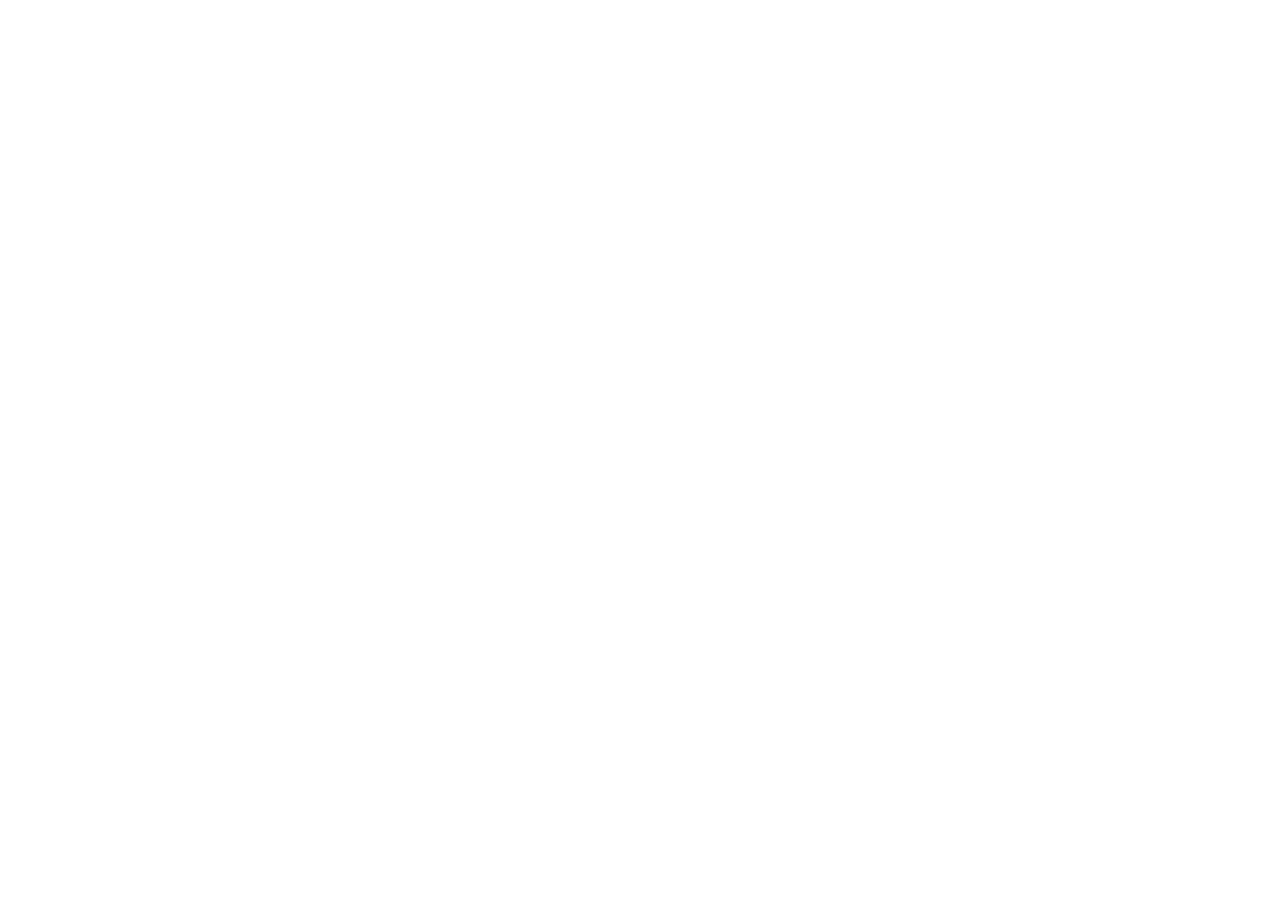
==== index.html @ 49be572d "first commit" ====
<!DOCTYPE html>
<html lang="en">
<head>
    <meta charset="UTF-8">
    <meta http-equiv="X-UA-Compatible" content="IE=edge">
    <meta name="viewport" content="width=device-width, initial-scale=1.0">
    <title>STARTER - Toybox Homepage</title>
</head>
<body>
    
</body>
</html>
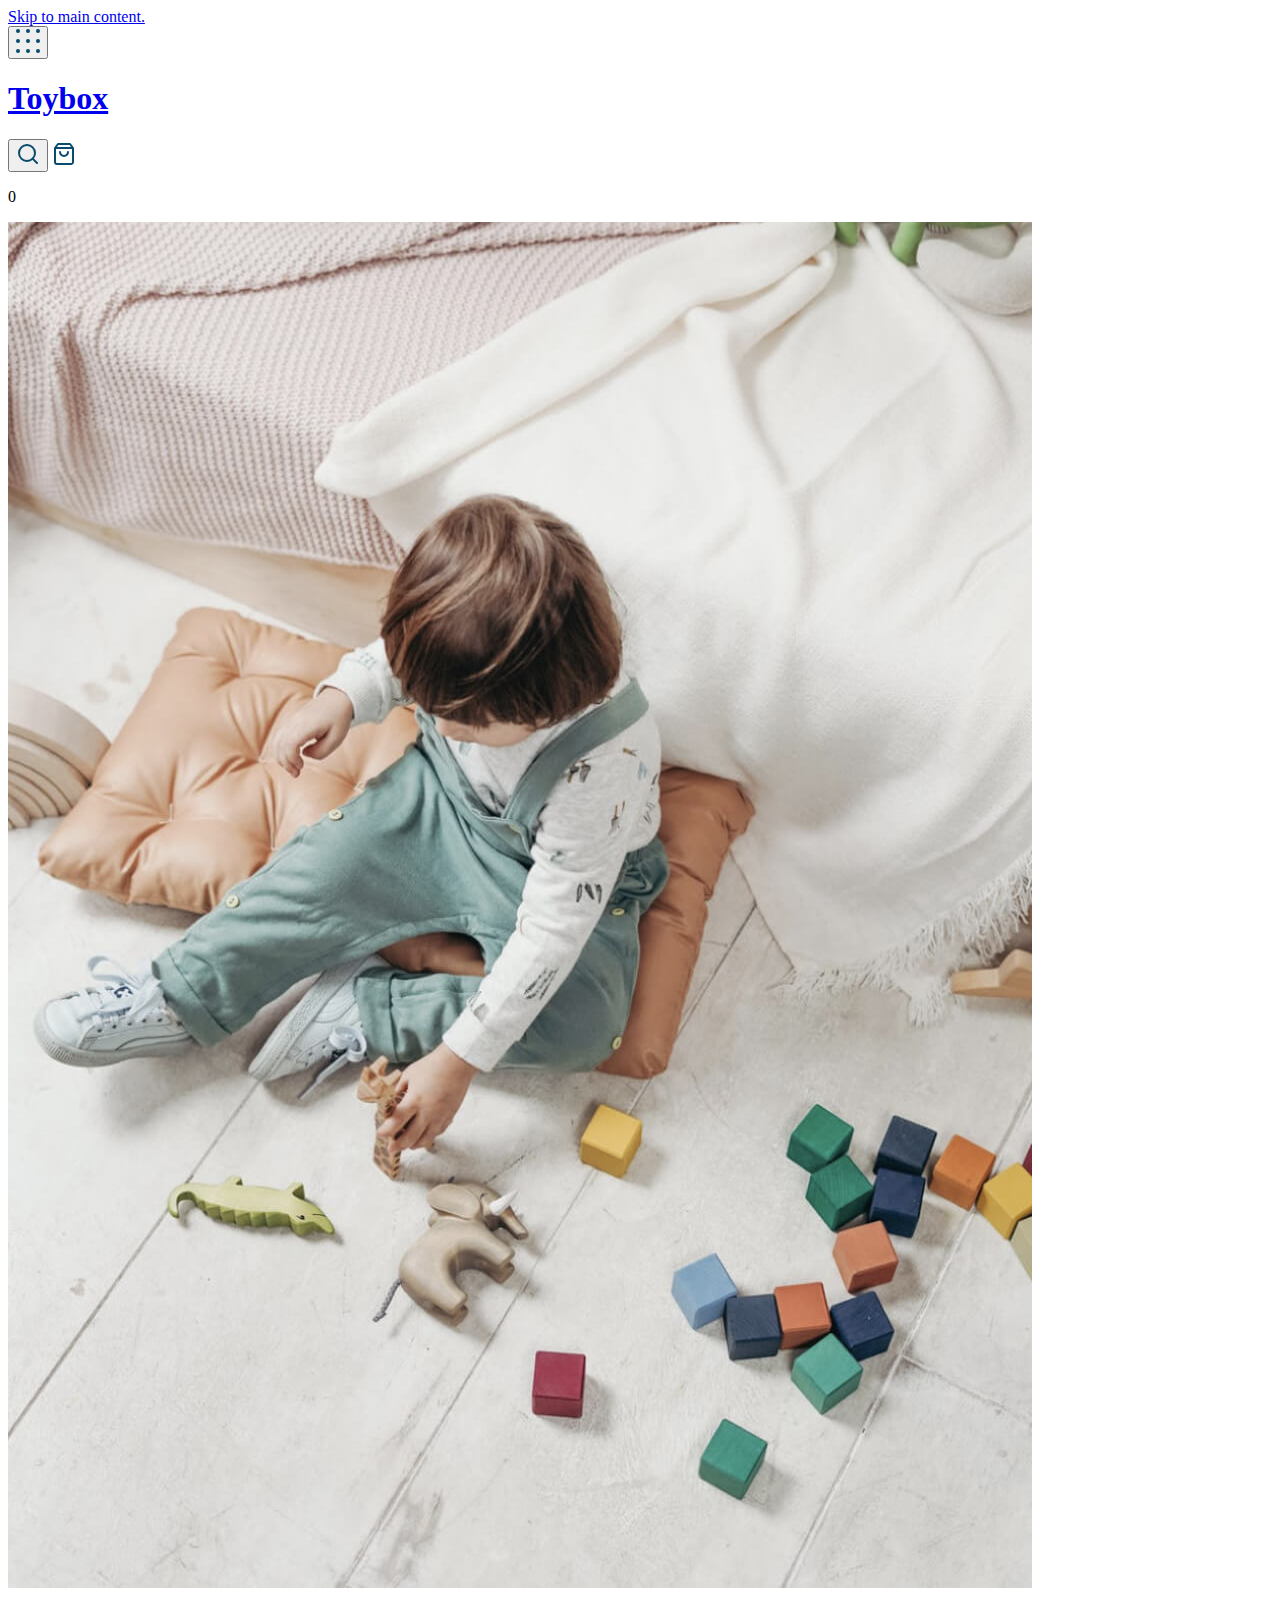
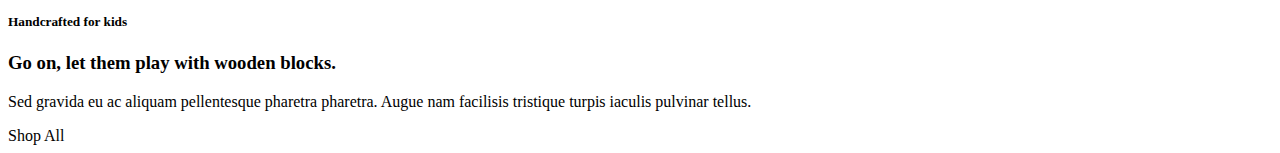
==== commit 8835761b: "building out HTML" ====
--- a/index.html
+++ b/index.html
@@ -7,6 +7,54 @@
     <title>STARTER - Toybox Homepage</title>
 </head>
 <body>
+
+	<a href="#mainContent" class="skip-link">Skip to main content.</a>
+
+	<nav class="navBar">
+		<div class="wrapper">
+
+			<button class="menuIcon">
+				<img src="./assets/menu-button.svg" alt="open slide-out navigation" class="menuIcon">
+			</button>
+
+			<a href="#" class="logo">
+				<h1>Toybox</h1>
+			</a>
+
+			<div class="searchCart">
+				<button class="menuIcon">
+					<img src="./assets/search.svg" alt="search icon" class="searchIcon">
+				</button>
+
+				<a href="#" class="bag">
+					<img src="./assets/shop-bag.svg" alt="shopping bag icon" class="bagIcon">
+				</a>
+
+				<div class="counter">
+					<p class="smallCopy">0</p>
+				</div> <!-- .counter END -->
+			</div> <!-- .searchCart END -->
+
+		</div> <!-- .wrapper END -->
+	</nav> <!-- .navBar END -->
     
+	<header>
+
+		<div class="headerImgContainer wrapper">
+			<img src="./assets/header-image.jpg" alt="A child in overalls playing with colourful wooden blocks on the floor">
+		</div>
+
+		<div class="headerContent wrapper">
+			<div class="contentContainer">
+				<h5>Handcrafted for kids</h5>
+				<h3>Go on, let them play with wooden blocks.</h3>
+				<p>Sed gravida eu ac aliquam pellentesque pharetra pharetra. Augue nam facilisis tristique turpis iaculis pulvinar
+					tellus.</p>
+				<a class="button">Shop All</a>
+			</div>
+		</div>
+		
+	</header>
+
 </body>
 </html>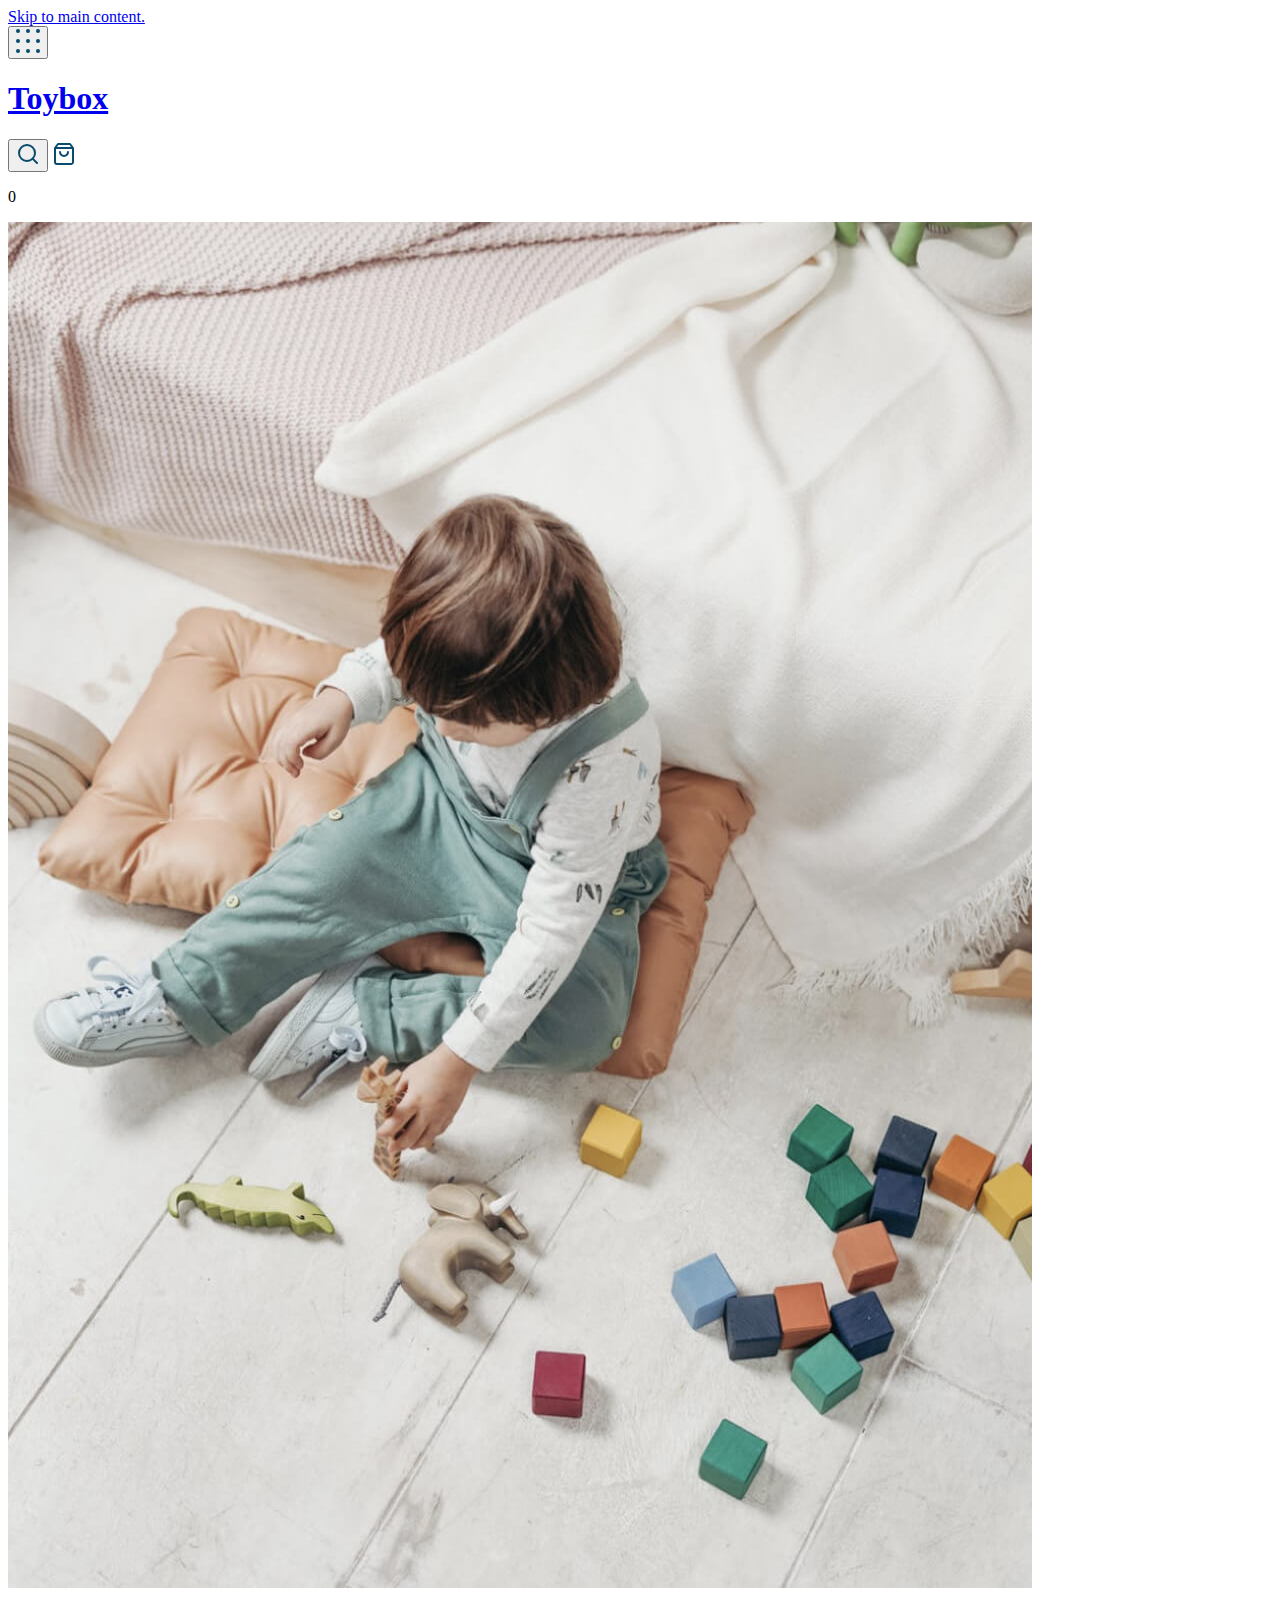
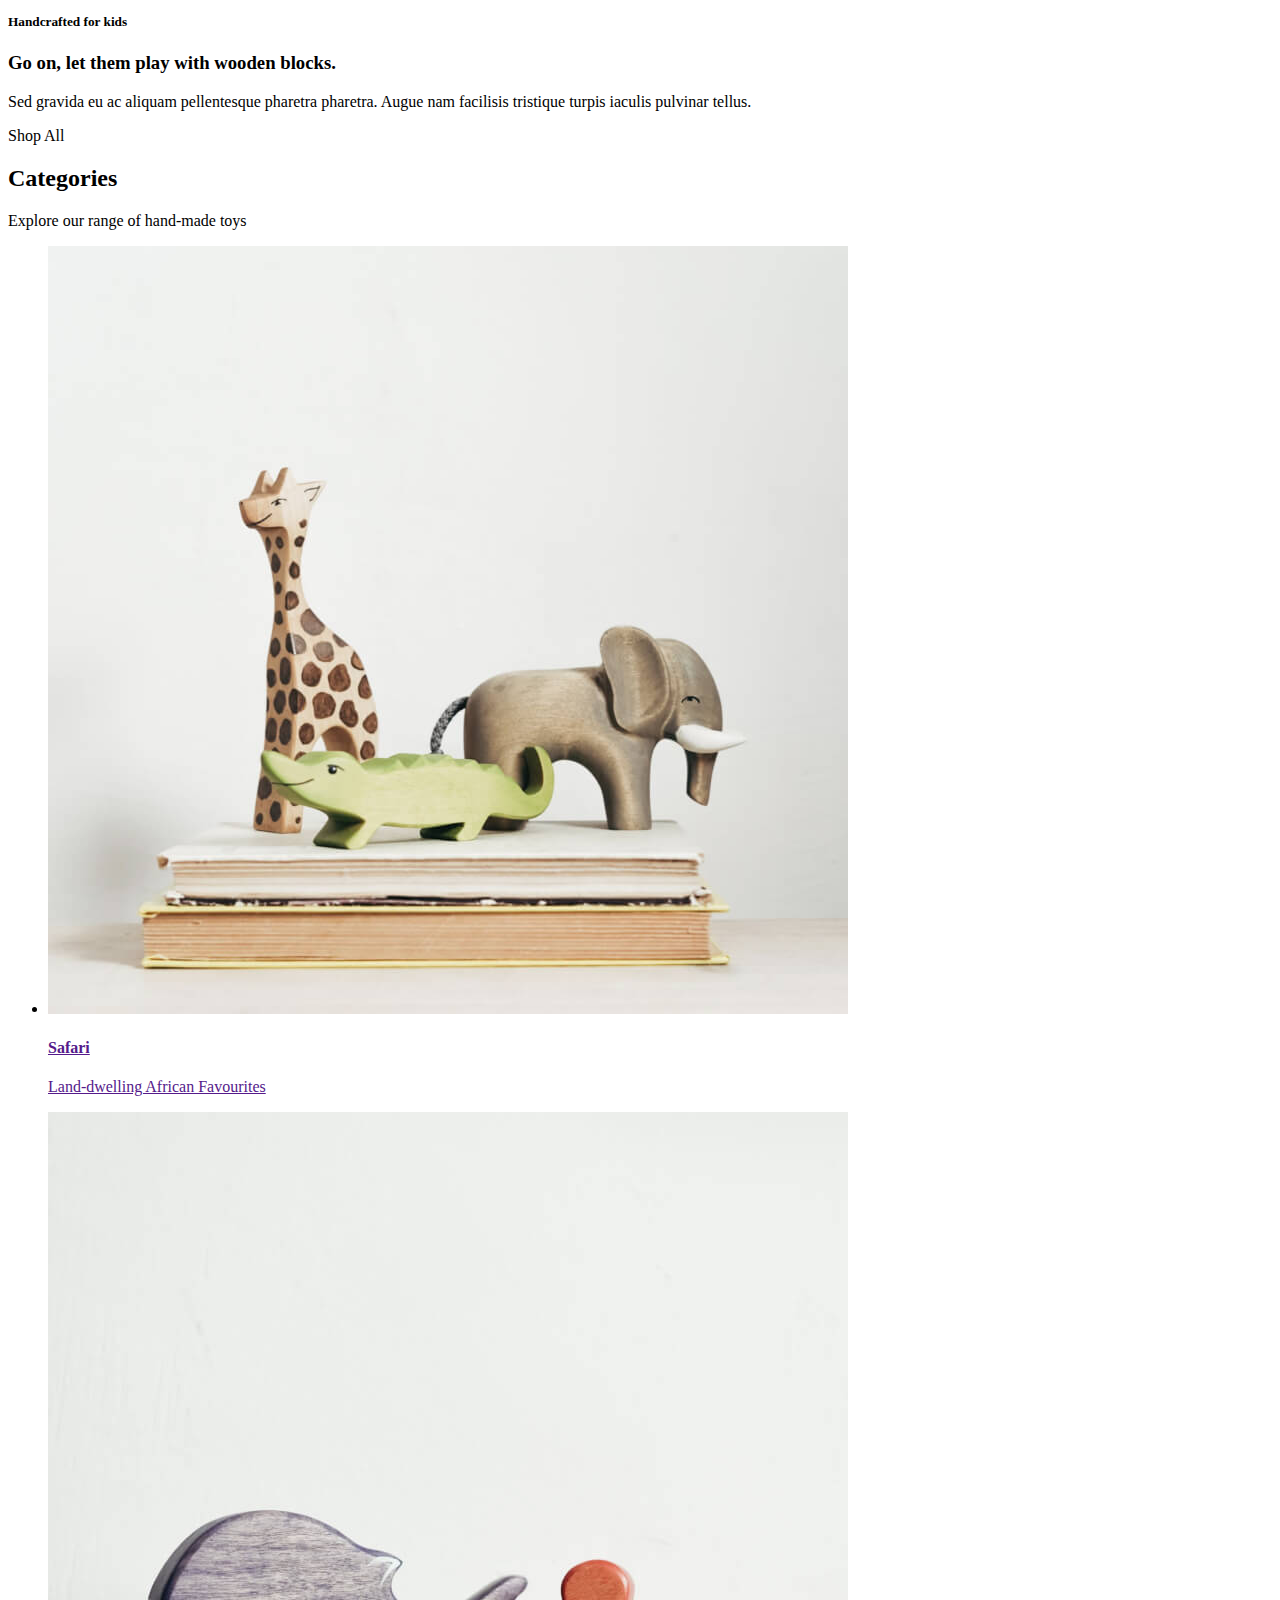
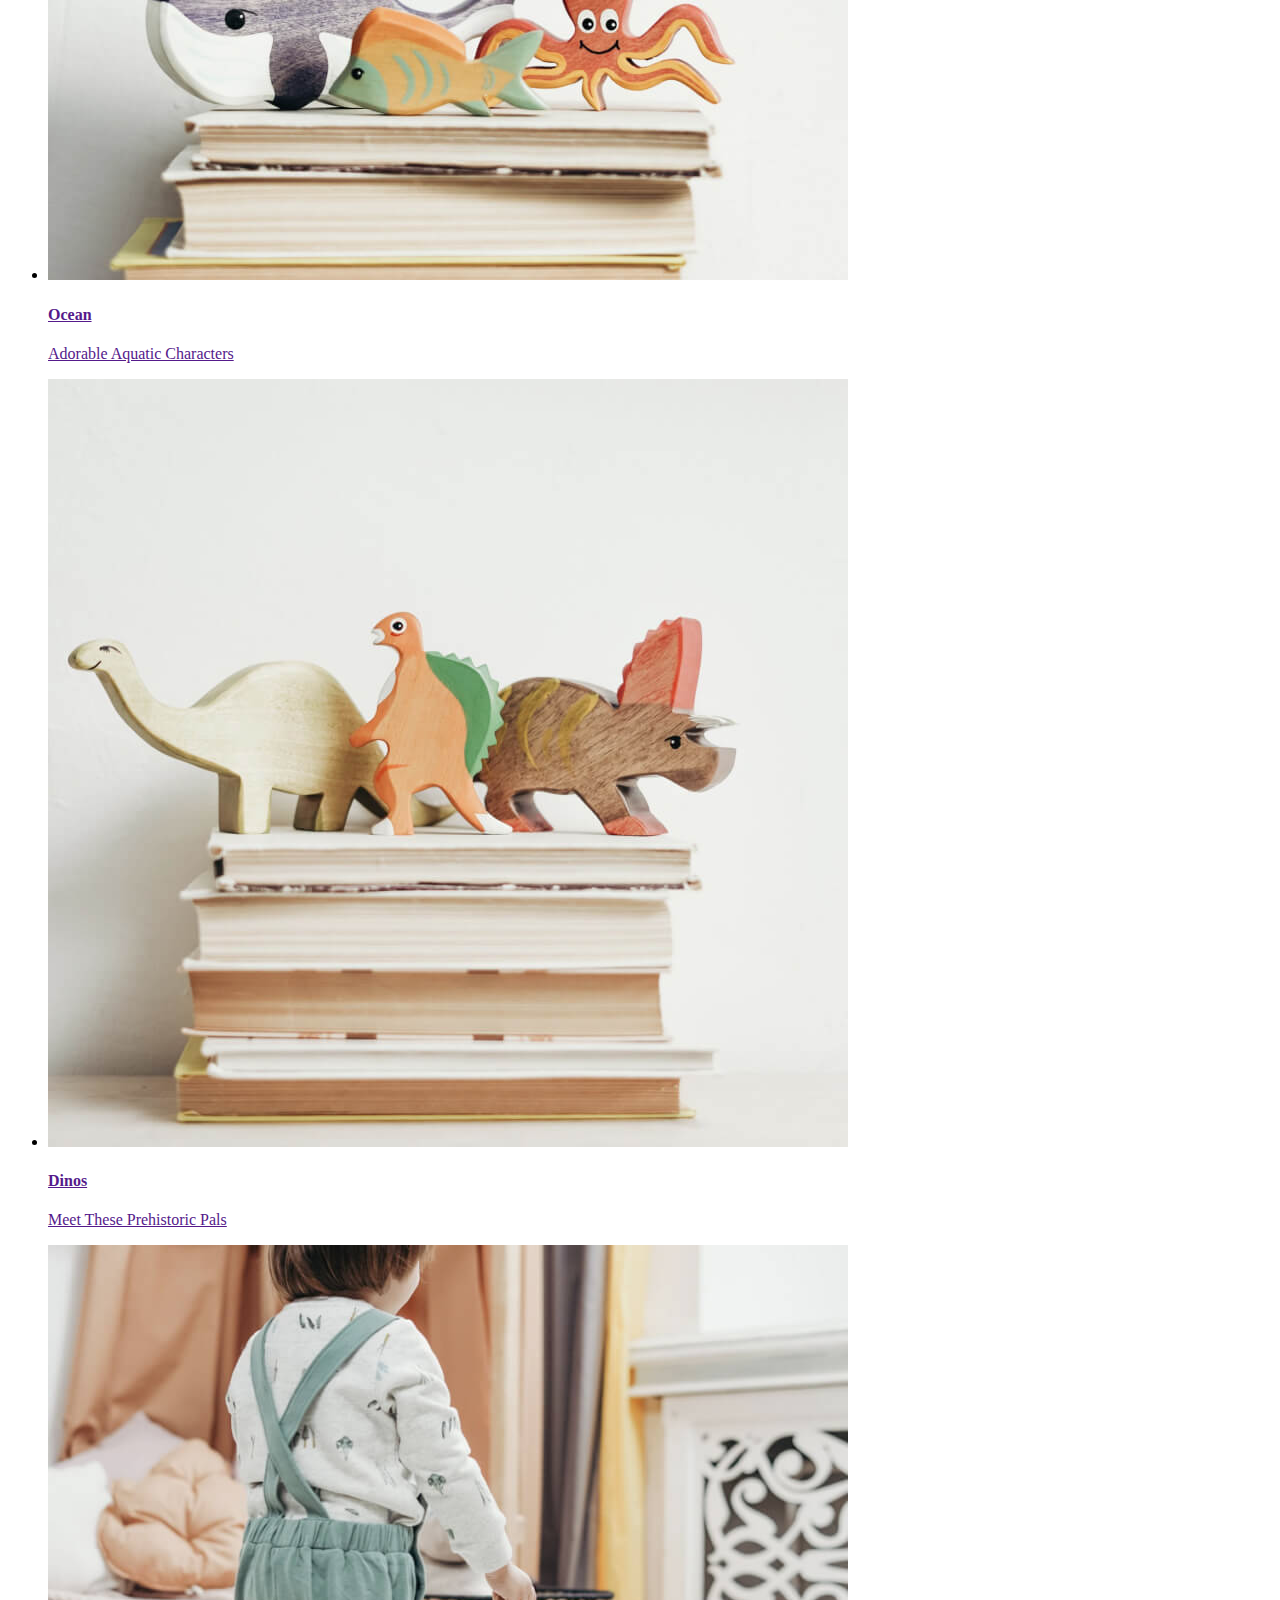
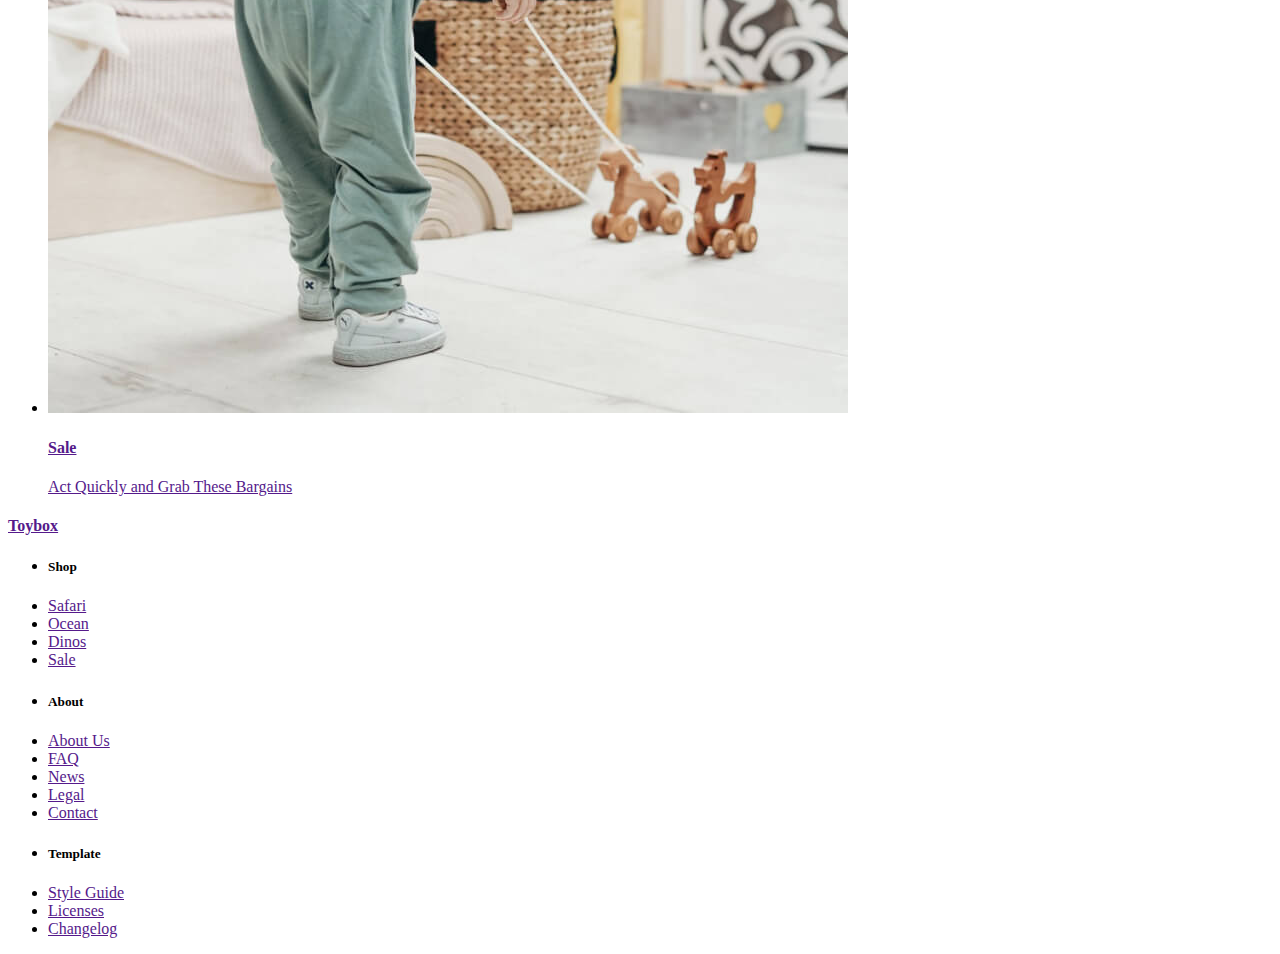
==== commit 347f5de4: "adding footer and main" ====
--- a/index.html
+++ b/index.html
@@ -39,7 +39,6 @@
 	</nav> <!-- .navBar END -->
     
 	<header>
-
 		<div class="headerImgContainer wrapper">
 			<img src="./assets/header-image.jpg" alt="A child in overalls playing with colourful wooden blocks on the floor">
 		</div>
@@ -53,8 +52,111 @@
 				<a class="button">Shop All</a>
 			</div>
 		</div>
-		
 	</header>
+
+	<main>
+		<section class="categories" id="categories">
+			<div class="wrapper">
+				<h2>Categories</h2>
+				<p>Explore our range of hand-made toys</p>
+				<ul class="categoryGallery">
+					<li class="items itemOne">
+						<a href="">
+							<img src="./assets/safari-trio.jpg" alt="Hand-carved safari animal toys">
+							<h4>Safari</h4>
+							<p>Land-dwelling African Favourites</p>
+						</a>
+					</li>
+					<li class="items itemTwo">
+						<a href="">
+							<img src="./assets/ocean-trio.jpg" alt="A collection of ocean-themed animal toys">
+							<h4>Ocean</h4>
+							<p>Adorable Aquatic Characters</p>
+						</a>
+					</li>
+					<li class="items itemThree">
+						<a href="">
+							<img src="./assets/dino-trio.jpg" alt="Hand-carved dinosaur toys for kids">
+							<h4>Dinos</h4>
+							<p>Meet These Prehistoric Pals</p>
+						</a>
+					</li>
+					<li class="items itemFour">
+						<a href="">
+							<img src="./assets/sale.jpg" alt="A toddler pulling two wooden animals on wheels">
+							<h4>Sale</h4>
+							<p>Act Quickly and Grab These Bargains</p>
+						</a>
+					</li>
+				</ul> <!-- .categoryGallery END-->
+			</div> <!-- .wrapper END-->
+		</section> <!-- .categories END-->
+	</main>
+
+	<footer id="footer">
+		<div class="wrapper">
+			<div class="footerFlexContainer">
+				<a href="" class="logo">
+					<h4>Toybox</h4>
+				</a>
+				<div class="footerNav">
+					<nav>
+						<ul class="footerShop">
+							<li>
+								<h5>Shop</h5>
+							</li>
+							<li>
+								<a href="">Safari</a>
+							</li>
+							<li>
+								<a href="">Ocean</a>
+							</li>
+							<li>
+								<a href="">Dinos</a>
+							</li>
+							<li>
+								<a href="">Sale</a>
+							</li>
+						</ul>
+						<ul class="footerAbout">
+							<li>
+								<h5>About</h5>
+							</li>
+							<li>
+								<a href="">About Us</a>
+							</li>
+							<li>
+								<a href="">FAQ</a>
+							</li>
+							<li>
+								<a href="">News</a>
+							</li>
+							<li>
+								<a href="">Legal</a>
+							</li>
+							<li>
+								<a href="">Contact</a>
+							</li>
+						</ul>
+						<ul class="footerTemp">
+							<li>
+								<h5>Template</h5>
+							</li>
+							<li>
+								<a href="">Style Guide</a>
+							</li>
+							<li>
+								<a href="">Licenses</a>
+							</li>
+							<li>
+								<a href="">Changelog</a>
+							</li>
+						</ul>
+					</nav>
+				</div> <!-- .footerNav END -->
+			</div> <!-- .footerFlexContainer END-->
+		</div> <!-- .wrapper END-->
+	</footer>
 
 </body>
 </html>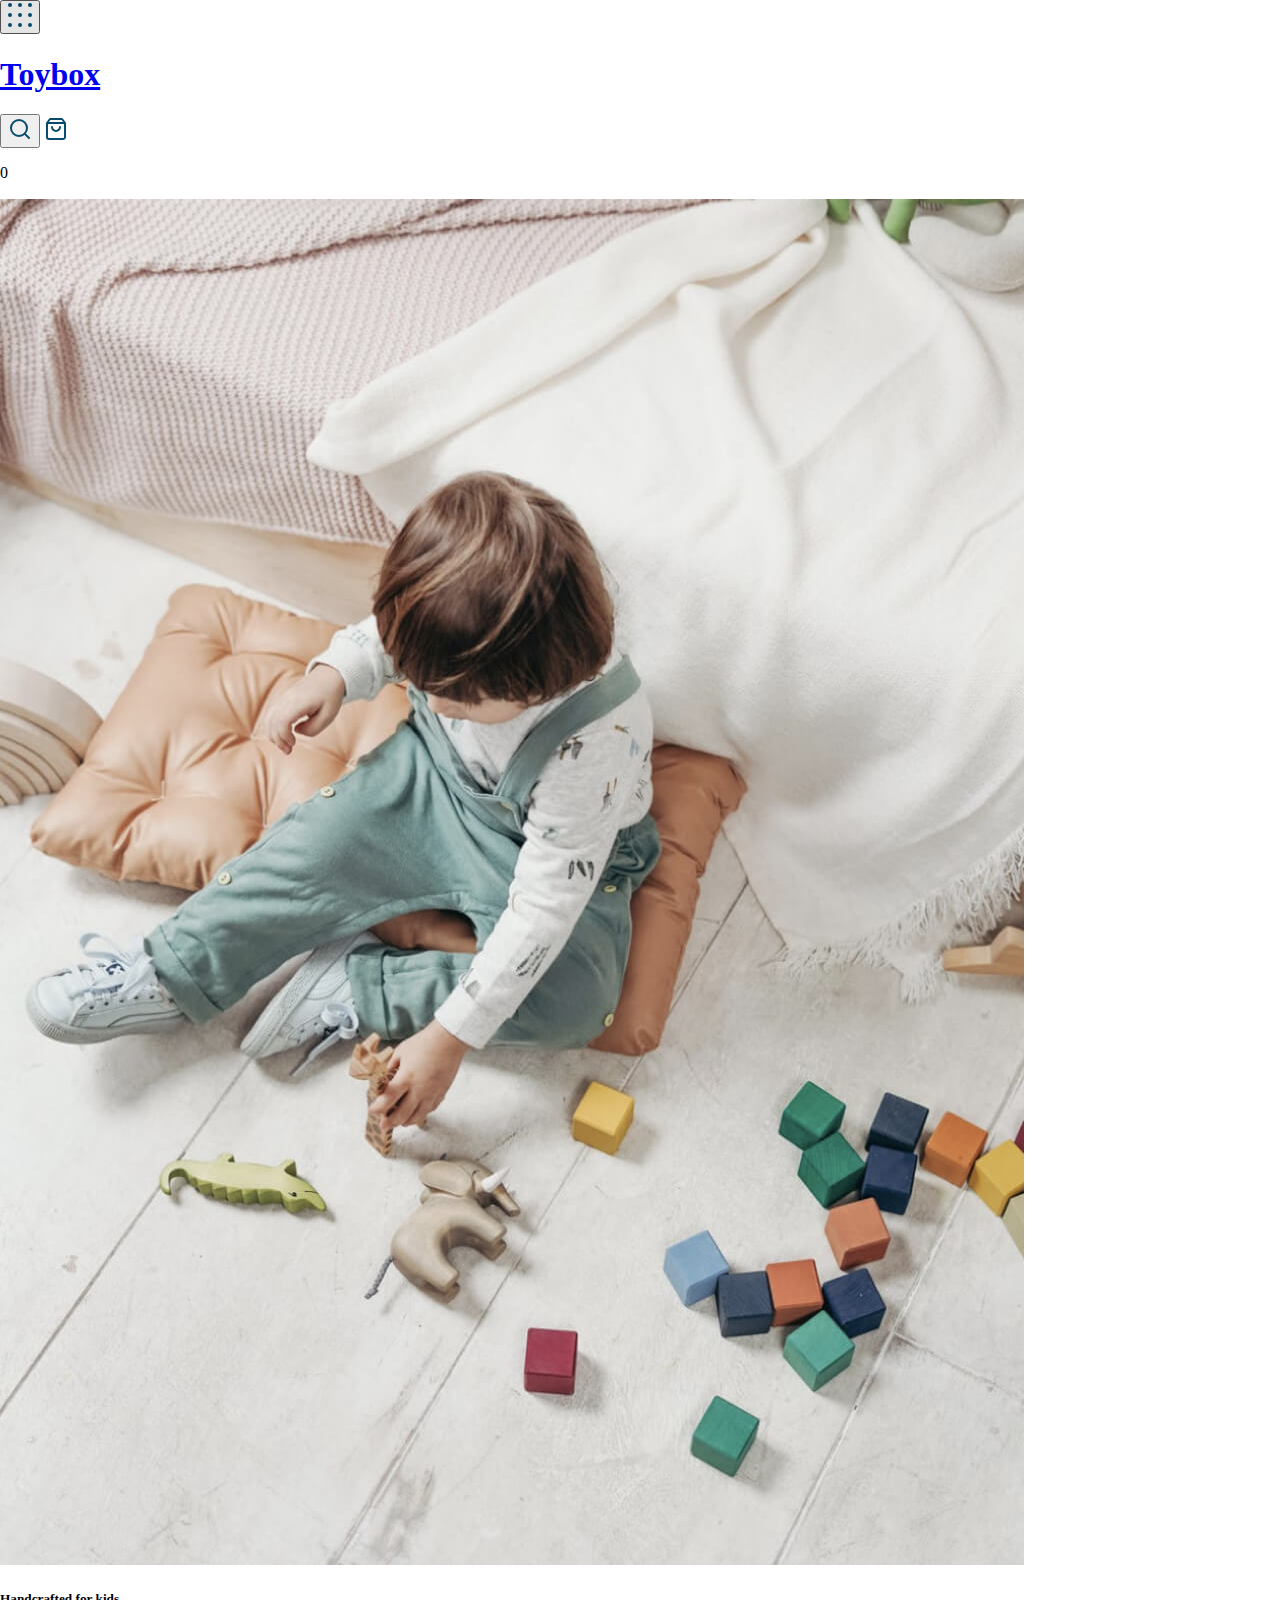
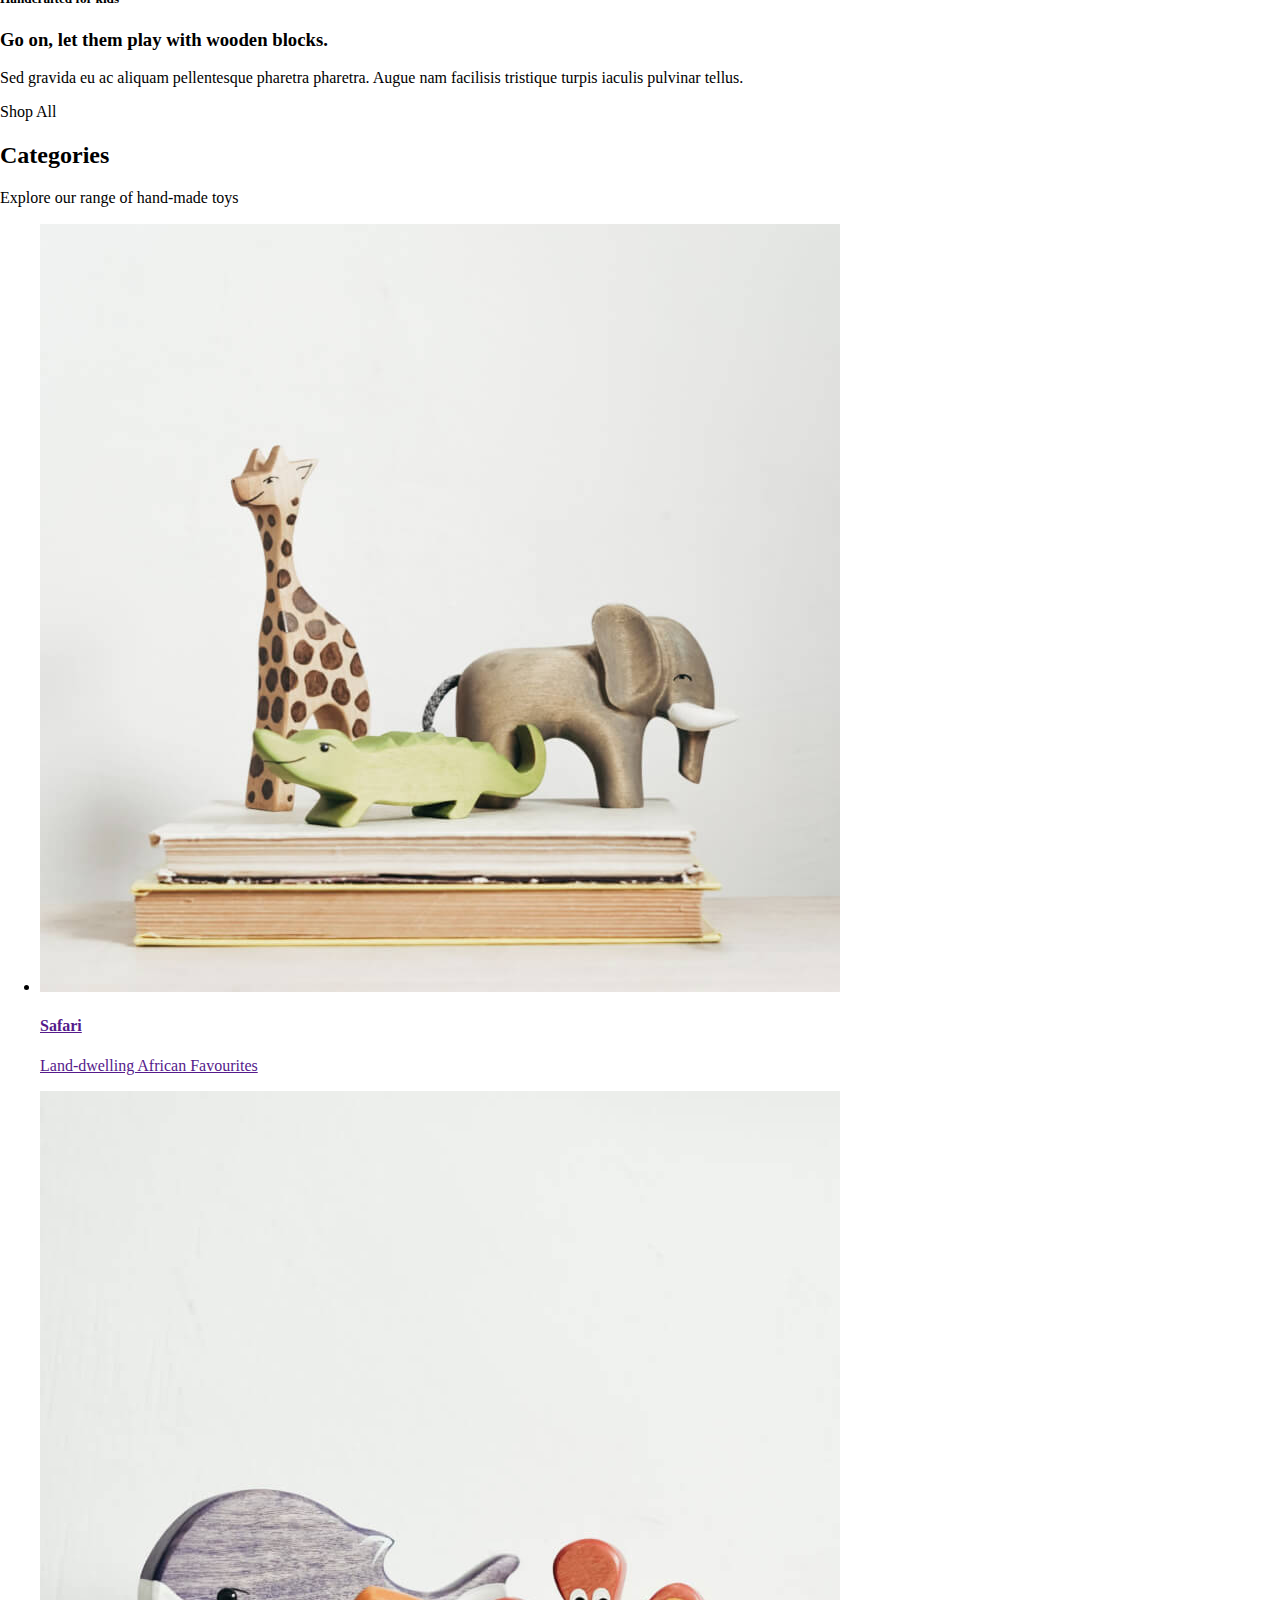
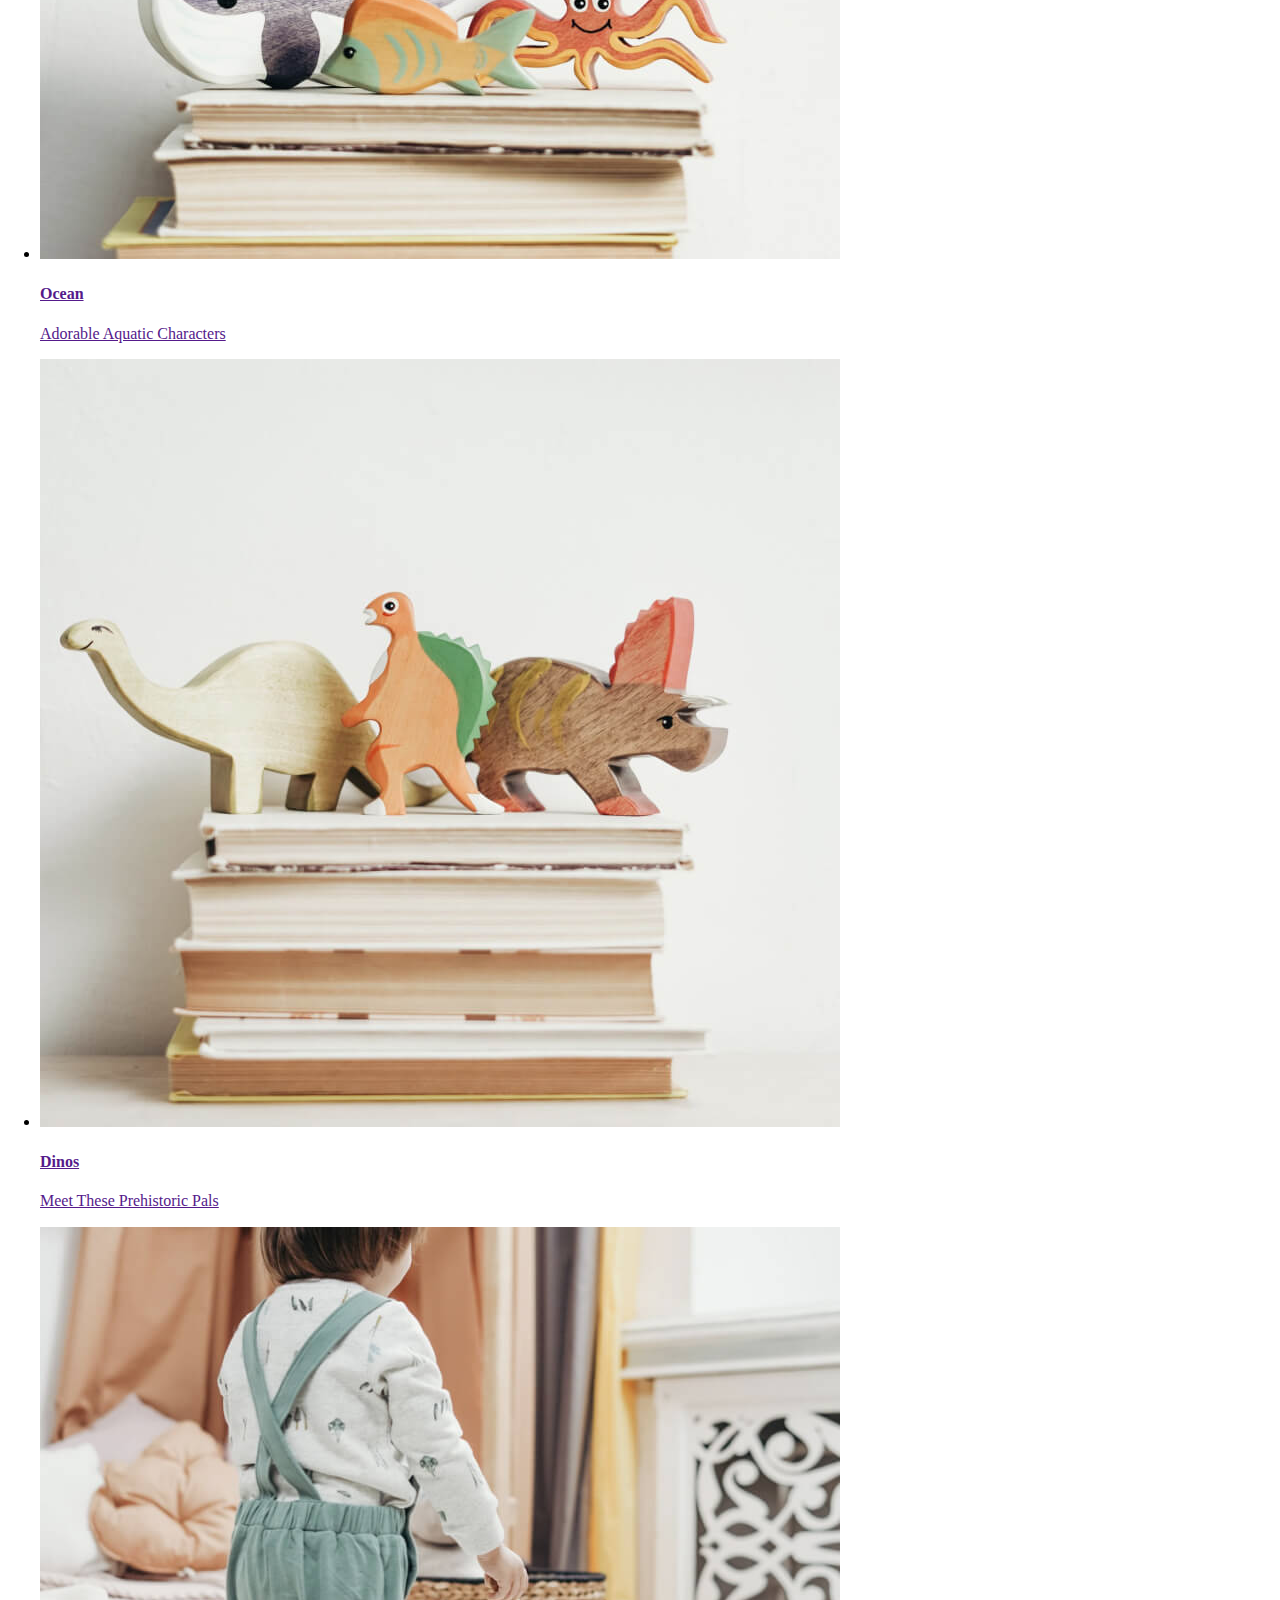
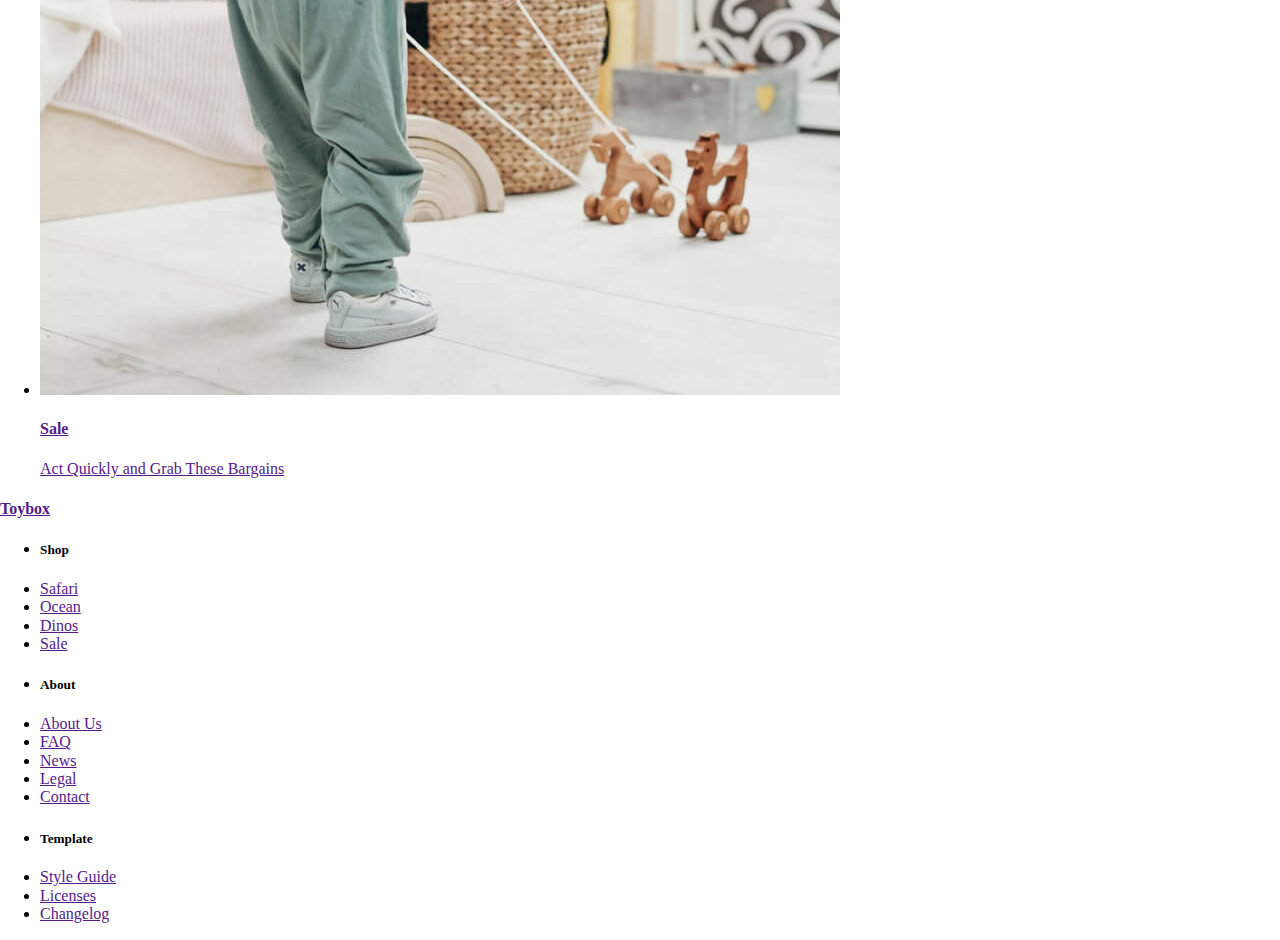
==== commit 8c1a725b: "adding setup partials" ====
--- a/index.html
+++ b/index.html
@@ -5,6 +5,7 @@
     <meta http-equiv="X-UA-Compatible" content="IE=edge">
     <meta name="viewport" content="width=device-width, initial-scale=1.0">
     <title>STARTER - Toybox Homepage</title>
+		<link rel="stylesheet" href="./styles/styles.css">
 </head>
 <body>
 
--- a/styles/styles.css
+++ b/styles/styles.css
@@ -0,0 +1,261 @@
+html {
+  line-height: 1.15;
+  -ms-text-size-adjust: 100%;
+  -webkit-text-size-adjust: 100%;
+}
+
+body {
+  margin: 0;
+}
+
+article, aside, footer, header, nav, section {
+  display: block;
+}
+
+h1 {
+  font-size: 2em;
+  margin: 0.67em 0;
+}
+
+figcaption, figure, main {
+  display: block;
+}
+
+figure {
+  margin: 1em 40px;
+}
+
+hr {
+  -webkit-box-sizing: content-box;
+          box-sizing: content-box;
+  height: 0;
+  overflow: visible;
+}
+
+pre {
+  font-family: monospace, monospace;
+  font-size: 1em;
+}
+
+a {
+  background-color: transparent;
+  -webkit-text-decoration-skip: objects;
+}
+
+abbr[title] {
+  border-bottom: none;
+  text-decoration: underline;
+  -webkit-text-decoration: underline dotted;
+          text-decoration: underline dotted;
+}
+
+b, strong {
+  font-weight: inherit;
+}
+
+b, strong {
+  font-weight: bolder;
+}
+
+code, kbd, samp {
+  font-family: monospace, monospace;
+  font-size: 1em;
+}
+
+dfn {
+  font-style: italic;
+}
+
+mark {
+  background-color: #ff0;
+  color: #000;
+}
+
+small {
+  font-size: 80%;
+}
+
+sub, sup {
+  font-size: 75%;
+  line-height: 0;
+  position: relative;
+  vertical-align: baseline;
+}
+
+sub {
+  bottom: -0.25em;
+}
+
+sup {
+  top: -0.5em;
+}
+
+audio, video {
+  display: inline-block;
+}
+
+audio:not([controls]) {
+  display: none;
+  height: 0;
+}
+
+img {
+  border-style: none;
+}
+
+svg:not(:root) {
+  overflow: hidden;
+}
+
+button, input, optgroup, select, textarea {
+  font-family: sans-serif;
+  font-size: 100%;
+  line-height: 1.15;
+  margin: 0;
+}
+
+button, input {
+  overflow: visible;
+}
+
+button, select {
+  text-transform: none;
+}
+
+button, html [type=button], [type=reset], [type=submit] {
+  -webkit-appearance: button;
+}
+
+button::-moz-focus-inner, [type=button]::-moz-focus-inner, [type=reset]::-moz-focus-inner, [type=submit]::-moz-focus-inner {
+  border-style: none;
+  padding: 0;
+}
+
+button:-moz-focusring, [type=button]:-moz-focusring, [type=reset]:-moz-focusring, [type=submit]:-moz-focusring {
+  outline: 1px dotted ButtonText;
+}
+
+fieldset {
+  padding: 0.35em 0.75em 0.625em;
+}
+
+legend {
+  -webkit-box-sizing: border-box;
+          box-sizing: border-box;
+  color: inherit;
+  display: table;
+  max-width: 100%;
+  padding: 0;
+  white-space: normal;
+}
+
+progress {
+  display: inline-block;
+  vertical-align: baseline;
+}
+
+textarea {
+  overflow: auto;
+}
+
+[type=checkbox], [type=radio] {
+  -webkit-box-sizing: border-box;
+          box-sizing: border-box;
+  padding: 0;
+}
+
+[type=number]::-webkit-inner-spin-button, [type=number]::-webkit-outer-spin-button {
+  height: auto;
+}
+
+[type=search] {
+  -webkit-appearance: textfield;
+  outline-offset: -2px;
+}
+
+[type=search]::-webkit-search-cancel-button, [type=search]::-webkit-search-decoration {
+  -webkit-appearance: none;
+}
+
+::-webkit-file-upload-button {
+  -webkit-appearance: button;
+  font: inherit;
+}
+
+details, menu {
+  display: block;
+}
+
+summary {
+  display: list-item;
+}
+
+canvas {
+  display: inline-block;
+}
+
+template {
+  display: none;
+}
+
+[hidden] {
+  display: none;
+}
+
+html {
+  -webkit-box-sizing: border-box;
+          box-sizing: border-box;
+}
+
+*, *:before, *:after {
+  -webkit-box-sizing: inherit;
+          box-sizing: inherit;
+}
+
+.sr-only {
+  position: absolute;
+  width: 1px;
+  height: 1px;
+  margin: -1px;
+  border: 0;
+  padding: 0;
+  white-space: nowrap;
+  -webkit-clip-path: inset(100%);
+          clip-path: inset(100%);
+  clip: rect(0 0 0 0);
+  overflow: hidden;
+}
+
+/* _typography.scss */
+/* import Jakarta Sans font */
+@font-face {
+  font-family: "Jakarta Sans";
+  src: url("../fonts/PlusJakarta_Sans-2.5/webfonts/PlusJakartaSans-Regular.woff"), url("../fonts/PlusJakarta_Sans-2.5/static/PlusJakartaSans-Regular.ttf"), url("../fonts/PlusJakarta_Sans-2.5/webfonts/PlusJakartaSans-Regular.woff2");
+  font-weight: normal;
+}
+/* import Jakarta Sans font in bold */
+@font-face {
+  font-family: "Jakarta Sans";
+  src: url("../fonts/PlusJakarta_Sans-2.5/webfonts/PlusJakartaSans-Bold.woff"), url(../fonts/PlusJakarta_Sans-2.5/webfonts/PlusJakartaSans-Bold.woff2), url(../fonts/PlusJakarta_Sans-2.5/static/PlusJakartaSans-Bold.ttf);
+  font-weight: bold;
+}
+/* import Young Serif font */
+@font-face {
+  font-family: "Young Serif";
+  src: url("../fonts/youngserif/YoungSerif-Regular.otf");
+}
+/* site fonts */
+/* if we set our root element font-size to 125%, then 1 rem = 20px */
+/* site colours */
+.skip-link {
+  position: absolute;
+  left: -1000px;
+  top: 5px;
+  z-index: 999;
+  background: white;
+  color: black;
+}
+
+.skip-link:focus {
+  left: 0;
+}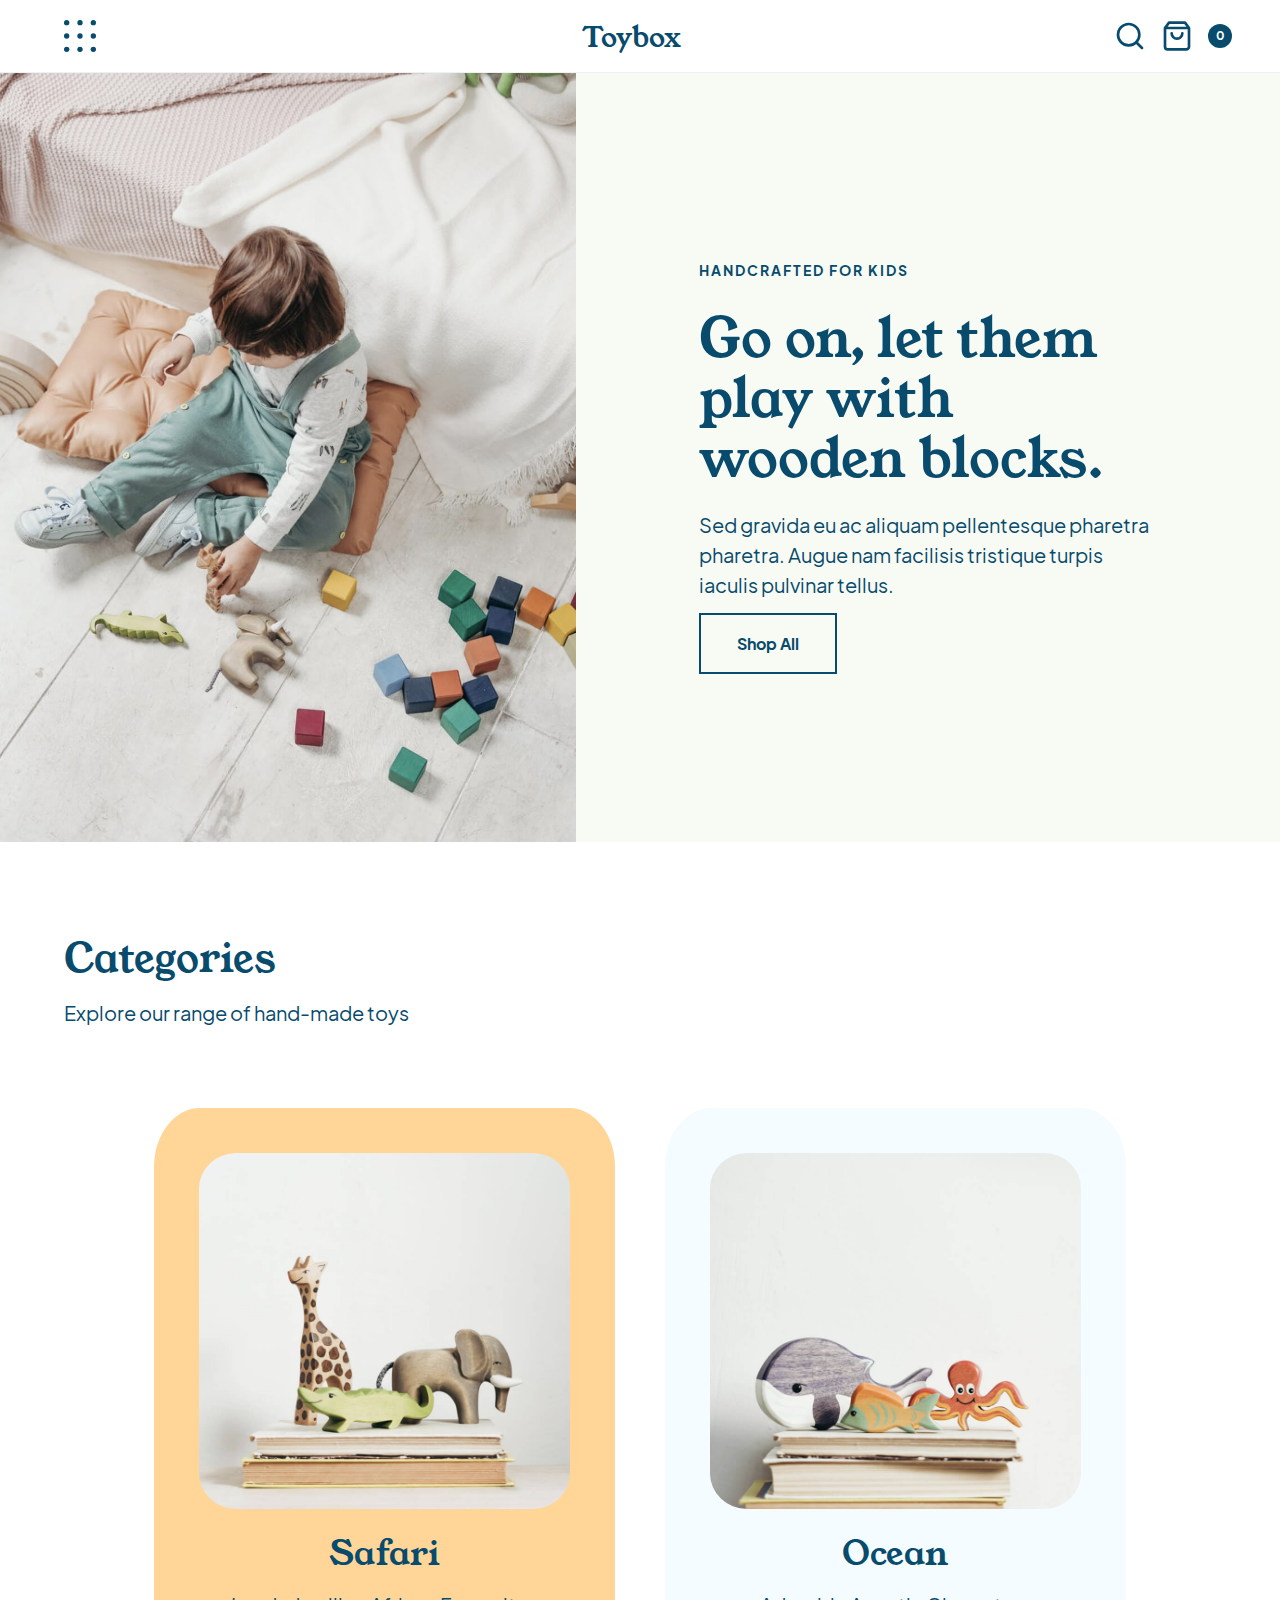
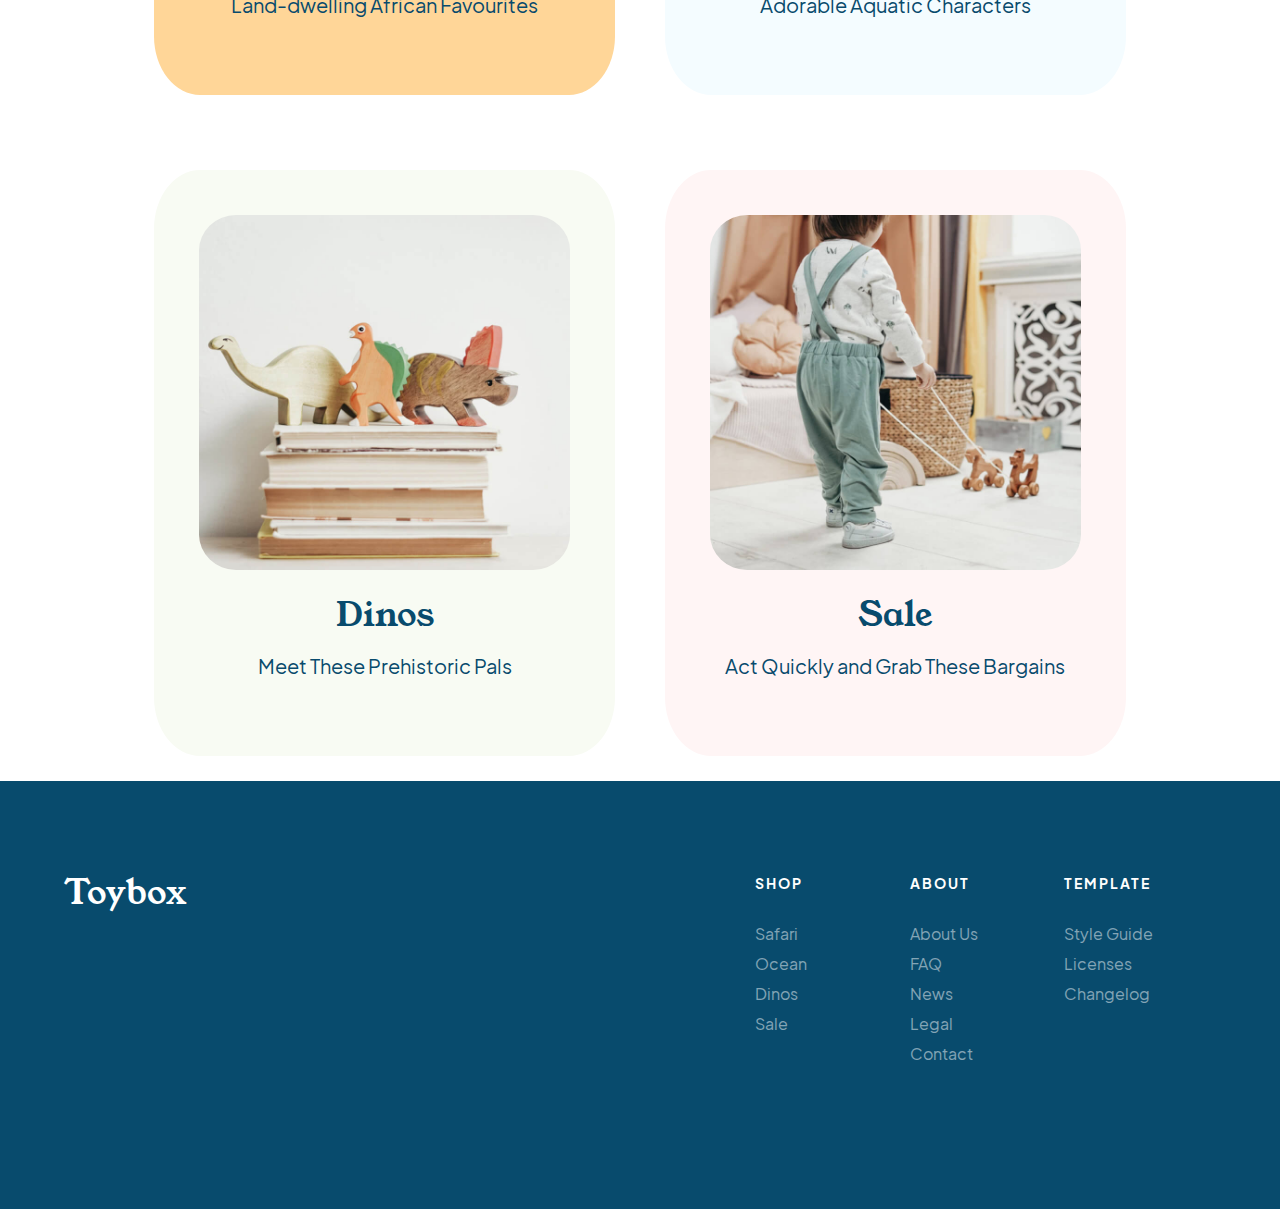
==== commit 11ad068f: "adding skip link functionality" ====
--- a/index.html
+++ b/index.html
@@ -55,7 +55,7 @@
 		</div>
 	</header>
 
-	<main>
+	<main id="mainContent">
 		<section class="categories" id="categories">
 			<div class="wrapper">
 				<h2>Categories</h2>
--- a/styles/styles.css
+++ b/styles/styles.css
@@ -1,3 +1,6 @@
+/* site fonts */
+/* if we set our root element font-size to 125%, then 1 rem = 20px */
+/* site colours */
 html {
   line-height: 1.15;
   -ms-text-size-adjust: 100%;
@@ -226,27 +229,6 @@
   overflow: hidden;
 }
 
-/* _typography.scss */
-/* import Jakarta Sans font */
-@font-face {
-  font-family: "Jakarta Sans";
-  src: url("../fonts/PlusJakarta_Sans-2.5/webfonts/PlusJakartaSans-Regular.woff"), url("../fonts/PlusJakarta_Sans-2.5/static/PlusJakartaSans-Regular.ttf"), url("../fonts/PlusJakarta_Sans-2.5/webfonts/PlusJakartaSans-Regular.woff2");
-  font-weight: normal;
-}
-/* import Jakarta Sans font in bold */
-@font-face {
-  font-family: "Jakarta Sans";
-  src: url("../fonts/PlusJakarta_Sans-2.5/webfonts/PlusJakartaSans-Bold.woff"), url(../fonts/PlusJakarta_Sans-2.5/webfonts/PlusJakartaSans-Bold.woff2), url(../fonts/PlusJakarta_Sans-2.5/static/PlusJakartaSans-Bold.ttf);
-  font-weight: bold;
-}
-/* import Young Serif font */
-@font-face {
-  font-family: "Young Serif";
-  src: url("../fonts/youngserif/YoungSerif-Regular.otf");
-}
-/* site fonts */
-/* if we set our root element font-size to 125%, then 1 rem = 20px */
-/* site colours */
 .skip-link {
   position: absolute;
   left: -1000px;
@@ -258,4 +240,355 @@
 
 .skip-link:focus {
   left: 0;
+}
+
+/* import Jakarta Sans font */
+@font-face {
+  font-family: "Jakarta Sans";
+  src: url("../fonts/PlusJakarta_Sans-2.5/webfonts/PlusJakartaSans-Regular.woff"), url("../fonts/PlusJakarta_Sans-2.5/static/PlusJakartaSans-Regular.ttf"), url("../fonts/PlusJakarta_Sans-2.5/webfonts/PlusJakartaSans-Regular.woff2");
+  font-weight: normal;
+}
+/* import Jakarta Sans font in bold */
+@font-face {
+  font-family: "Jakarta Sans";
+  src: url("../fonts/PlusJakarta_Sans-2.5/webfonts/PlusJakartaSans-Bold.woff"), url(../fonts/PlusJakarta_Sans-2.5/webfonts/PlusJakartaSans-Bold.woff2), url(../fonts/PlusJakarta_Sans-2.5/static/PlusJakartaSans-Bold.ttf);
+  font-weight: bold;
+}
+/* import Young Serif font */
+@font-face {
+  font-family: "Young Serif";
+  src: url("../fonts/youngserif/YoungSerif-Regular.otf");
+}
+html {
+  font-size: 125%;
+}
+
+body {
+  font-family: "Jakarta Sans";
+  font-size: 1rem;
+  color: #084b6d;
+}
+
+h1,
+h2,
+h3,
+h4,
+blockquote {
+  font-family: "Young Serif";
+  font-weight: normal;
+  color: #084b6d;
+  margin: 0;
+}
+
+h1 {
+  font-size: 1.4rem;
+}
+
+h2 {
+  font-size: 2rem;
+  line-height: 2.4rem;
+  margin-bottom: 18px;
+}
+
+h3 {
+  font-size: 2.7rem;
+  line-height: 3rem;
+  margin-bottom: 24px;
+}
+
+h4 {
+  font-size: 1.7rem;
+  line-height: 2rem;
+  margin-bottom: 18px;
+}
+
+h5 {
+  font-size: 0.7rem;
+  font-weight: bold;
+  line-height: 1.2rem;
+  letter-spacing: 0.1rem;
+  text-transform: uppercase;
+  margin: 0 0 24px 0;
+}
+
+p {
+  line-height: 1.5rem;
+  margin: 0 0 30px 0;
+}
+p.smallCopy {
+  font-size: 0.6rem;
+  line-height: 1.2rem;
+  font-weight: bold;
+  margin: 0;
+}
+
+ul,
+li,
+a,
+input {
+  padding: 0;
+  margin: 0;
+}
+
+ul {
+  list-style: none;
+}
+
+a {
+  text-decoration: none;
+  color: inherit;
+  cursor: pointer;
+  -webkit-transition: 0.3s;
+  transition: 0.3s;
+}
+
+.wrapper {
+  max-width: 1260px;
+  width: 90%;
+  margin: 0 auto;
+}
+
+/* _baseStyles.scss */
+button {
+  color: #084b6d;
+  background-color: transparent;
+  padding: 18px 36px;
+  border: 2px solid #084b6d;
+  font-size: 0.8rem;
+  font-weight: bold;
+  line-height: 1.2rem;
+  text-align: center;
+  cursor: pointer;
+  -webkit-transition: 0.3s;
+  transition: 0.3s;
+  /* style the button in the main nav menu to look just like an icon */
+}
+button:hover {
+  background-color: #084b6d;
+  color: #fff;
+}
+button:focus {
+  background-color: #084b6d;
+  color: #fff;
+}
+button.secondary {
+  background-color: transparent;
+  border-color: #fff;
+  color: #fff;
+  padding: 8px 12px;
+}
+button.secondary:hover {
+  background-color: #fff;
+  color: #084b6d;
+}
+button.secondary:focus {
+  background-color: #fff;
+  color: #084b6d;
+}
+button.solid {
+  color: #fff;
+  background-color: #084b6d;
+}
+button.solid:hover {
+  color: #084b6d;
+  background-color: #fff;
+}
+button.menuIcon {
+  display: inherit;
+  padding: 0;
+  border: none;
+}
+button.menuIcon:hover {
+  background-color: transparent;
+}
+button.menuIcon:focus {
+  background-color: transparent;
+}
+
+a.button {
+  color: #084b6d;
+  background-color: transparent;
+  padding: 18px 36px;
+  border: 2px solid #084b6d;
+  font-size: 0.8rem;
+  font-weight: bold;
+  line-height: 1.2rem;
+  text-align: center;
+  -webkit-transition: 0.3s;
+  transition: 0.3s;
+}
+a.button:hover {
+  background-color: #084b6d;
+  color: #fff;
+}
+a.button:focus {
+  background-color: #084b6d;
+  color: #fff;
+}
+
+.navBar {
+  position: sticky;
+  top: 0;
+  z-index: 10;
+  border-bottom: 1px solid rgba(8, 75, 109, 0.08);
+  background-color: #fff;
+}
+.navBar .wrapper {
+  display: -webkit-box;
+  display: -ms-flexbox;
+  display: flex;
+  -webkit-box-pack: justify;
+      -ms-flex-pack: justify;
+          justify-content: space-between;
+  padding: 20px 0;
+}
+.navBar .searchCart {
+  display: -webkit-box;
+  display: -ms-flexbox;
+  display: flex;
+}
+.navBar .searchCart .searchIcon,
+.navBar .searchCart .bag {
+  margin-right: 15px;
+}
+.navBar a {
+  display: -webkit-box;
+  display: -ms-flexbox;
+  display: flex;
+}
+.navBar .logo {
+  margin-left: 60px;
+}
+.navBar .counter {
+  display: -webkit-box;
+  display: -ms-flexbox;
+  display: flex;
+  -webkit-box-align: center;
+      -ms-flex-align: center;
+          align-items: center;
+}
+.navBar .counter p {
+  width: 24px;
+  height: 24px;
+  background-color: #084b6d;
+  color: #fff;
+  text-align: center;
+  border-radius: 50%;
+}
+
+header {
+  background-color: #f8fbf3;
+  margin-bottom: 90px;
+  display: -webkit-box;
+  display: -ms-flexbox;
+  display: flex;
+  -webkit-box-align: center;
+      -ms-flex-align: center;
+          align-items: center;
+  -ms-flex-wrap: wrap;
+      flex-wrap: wrap;
+}
+header .headerImgContainer {
+  width: 45%;
+}
+header .headerImgContainer img {
+  max-width: 100%;
+  display: block;
+}
+header .headerContent {
+  width: 55%;
+  color: #084b6d;
+}
+header .headerContent .contentContainer {
+  margin: 0 auto;
+  width: 65%;
+}
+
+.categoryGallery {
+  display: -webkit-box;
+  display: -ms-flexbox;
+  display: flex;
+  -webkit-box-pack: center;
+      -ms-flex-pack: center;
+          justify-content: center;
+  -ms-flex-wrap: wrap;
+      flex-wrap: wrap;
+  text-align: center;
+  width: 100%;
+}
+.categoryGallery .items {
+  padding: 45px;
+  margin: 50px 25px 25px;
+  border-radius: 10%;
+  width: 40%;
+  display: -webkit-box;
+  display: -ms-flexbox;
+  display: flex;
+  -webkit-box-orient: vertical;
+  -webkit-box-direction: normal;
+      -ms-flex-direction: column;
+          flex-direction: column;
+  -webkit-box-align: center;
+      -ms-flex-align: center;
+          align-items: center;
+}
+.categoryGallery .items img {
+  width: 100%;
+  border-radius: 10%;
+  margin: 0 auto 20px auto;
+}
+.categoryGallery .itemOne {
+  background-color: #ffd698;
+}
+.categoryGallery .itemTwo {
+  background-color: #f4fcff;
+}
+.categoryGallery .itemThree {
+  background-color: #f8fbf3;
+}
+.categoryGallery .itemFour {
+  background-color: #fff5f5;
+}
+
+footer {
+  background-color: #084b6d;
+  color: #fff;
+  padding: 90px 0 50px 0;
+}
+footer .footerFlexContainer {
+  display: -webkit-box;
+  display: -ms-flexbox;
+  display: flex;
+  -webkit-box-pack: justify;
+      -ms-flex-pack: justify;
+          justify-content: space-between;
+  margin-bottom: 90px;
+}
+footer .footerFlexContainer h4 {
+  color: #fff;
+}
+footer .footerNav {
+  width: 40%;
+}
+footer .footerNav nav {
+  display: -webkit-box;
+  display: -ms-flexbox;
+  display: flex;
+  -webkit-box-pack: justify;
+      -ms-flex-pack: justify;
+          justify-content: space-between;
+}
+footer .footerNav nav ul {
+  width: 33%;
+}
+footer .footerNav nav a {
+  color: rgba(255, 255, 255, 0.5);
+  font-size: 0.8rem;
+  line-height: 1.5rem;
+}
+footer .footerNav nav a:hover {
+  color: white;
+}
+footer .footerNav nav a:focus {
+  color: white;
 }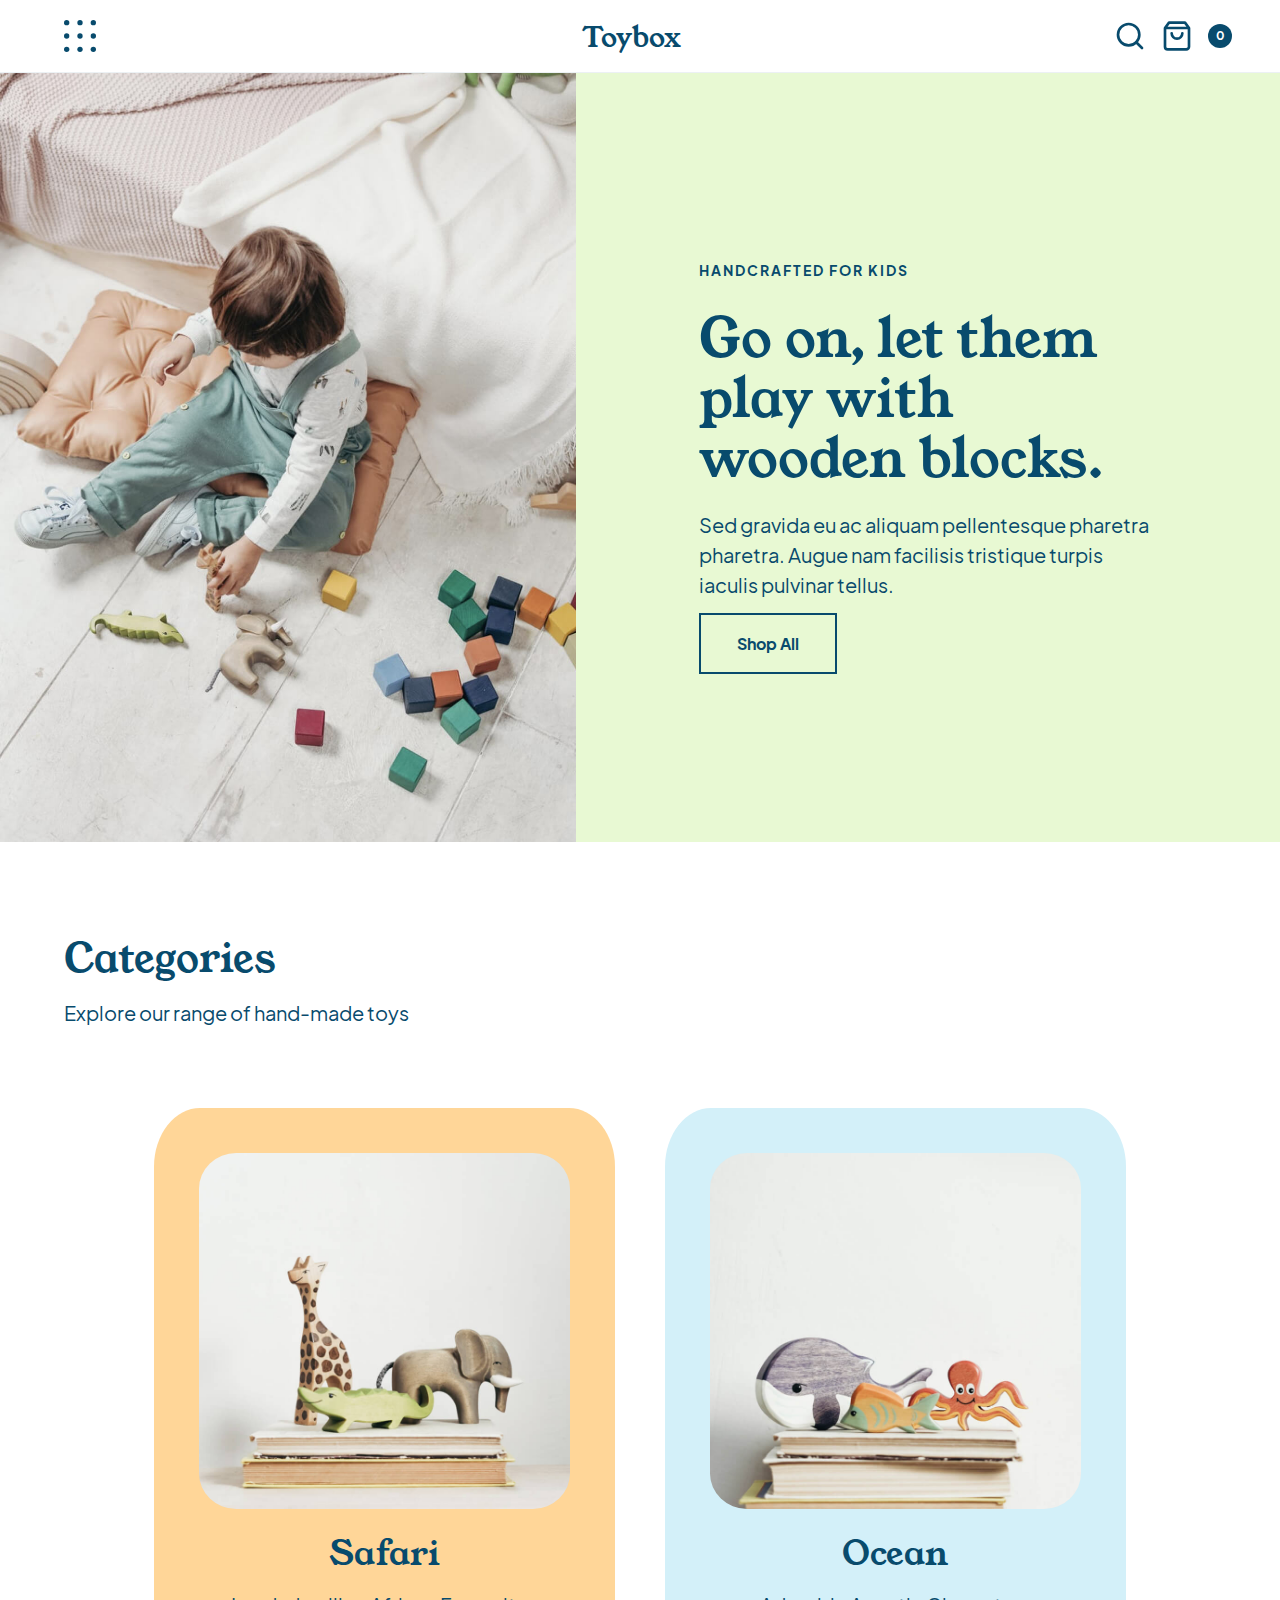
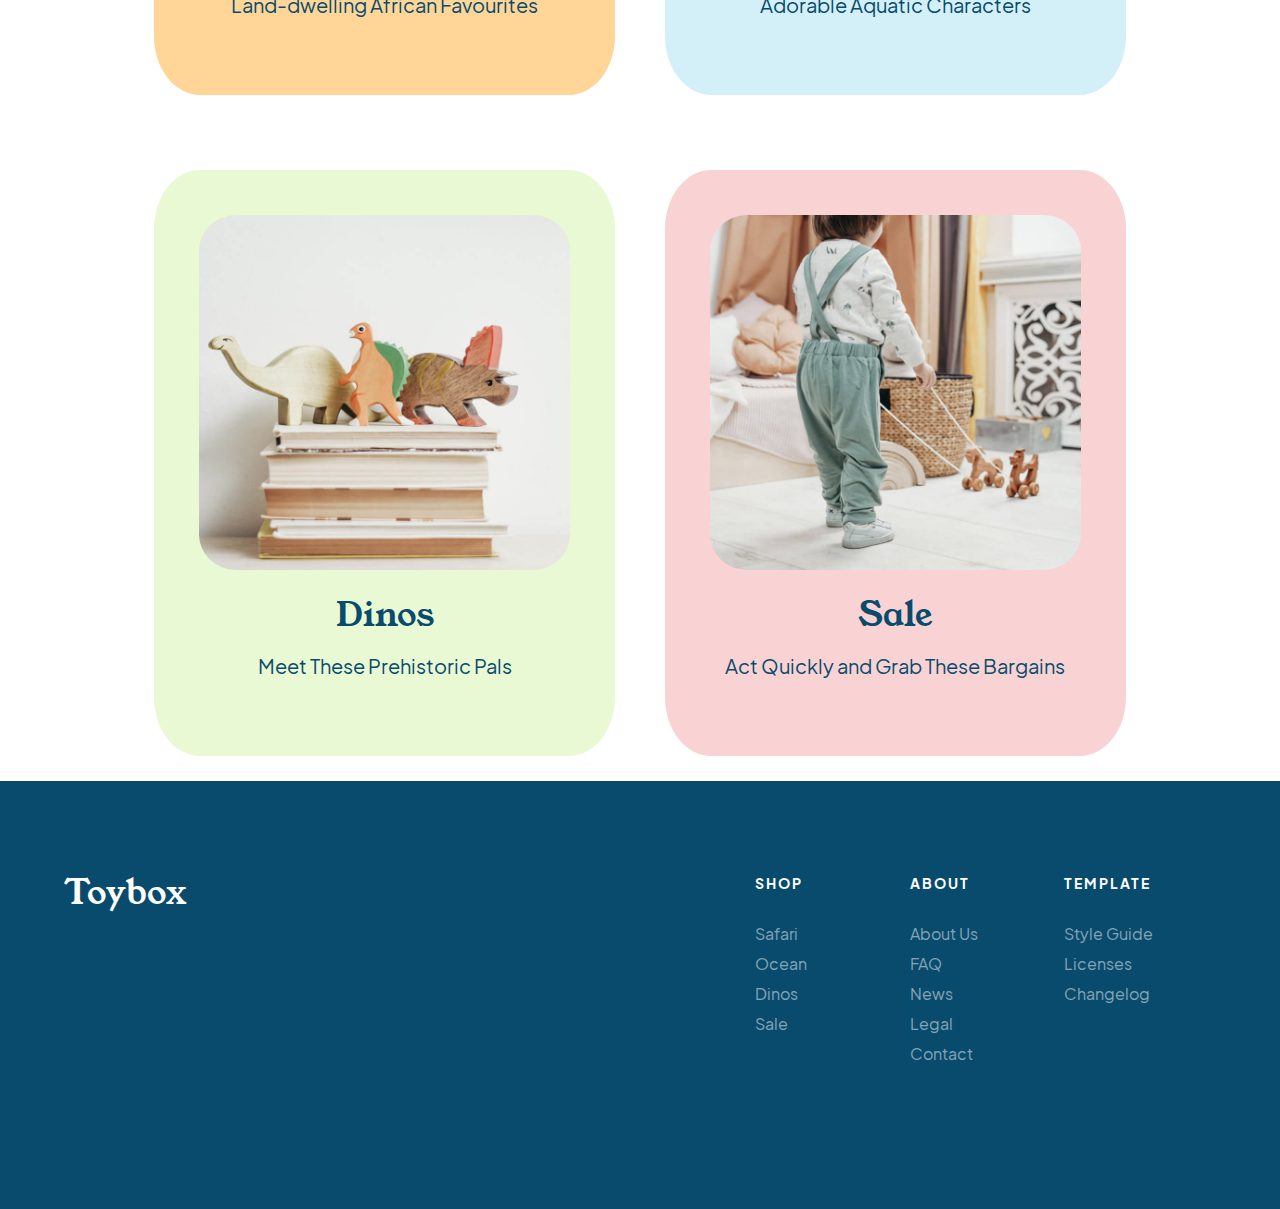
==== commit 00bb41c6: "link between home and shop pages" ====
--- a/index.html
+++ b/index.html
@@ -18,6 +18,7 @@
 				<img src="./assets/menu-button.svg" alt="open slide-out navigation" class="menuIcon">
 			</button>
 
+			<!-- Homepage will not be linked to avoid needless page refresh -->
 			<a href="#" class="logo">
 				<h1>Toybox</h1>
 			</a>
@@ -33,11 +34,11 @@
 
 				<div class="counter">
 					<p class="smallCopy">0</p>
-				</div> <!-- .counter END -->
-			</div> <!-- .searchCart END -->
+				</div> 
+			</div> 
 
-		</div> <!-- .wrapper END -->
-	</nav> <!-- .navBar END -->
+		</div> 
+	</nav> 
     
 	<header>
 		<div class="headerImgContainer wrapper">
@@ -50,7 +51,7 @@
 				<h3>Go on, let them play with wooden blocks.</h3>
 				<p>Sed gravida eu ac aliquam pellentesque pharetra pharetra. Augue nam facilisis tristique turpis iaculis pulvinar
 					tellus.</p>
-				<a class="button">Shop All</a>
+				<a href="./shop.html" class="button">Shop All</a>
 			</div>
 		</div>
 	</header>
@@ -89,9 +90,9 @@
 							<p>Act Quickly and Grab These Bargains</p>
 						</a>
 					</li>
-				</ul> <!-- .categoryGallery END-->
-			</div> <!-- .wrapper END-->
-		</section> <!-- .categories END-->
+				</ul> 
+			</div>
+		</section> 
 	</main>
 
 	<footer id="footer">
@@ -104,6 +105,7 @@
 					<nav>
 						<ul class="footerShop">
 							<li>
+								<!-- discuss with designer whether nav menu headings should be links -->
 								<h5>Shop</h5>
 							</li>
 							<li>
@@ -154,9 +156,9 @@
 							</li>
 						</ul>
 					</nav>
-				</div> <!-- .footerNav END -->
-			</div> <!-- .footerFlexContainer END-->
-		</div> <!-- .wrapper END-->
+				</div> 
+			</div> 
+		</div>
 	</footer>
 
 </body>
--- a/styles/styles.css
+++ b/styles/styles.css
@@ -477,7 +477,7 @@
 }
 
 header {
-  background-color: #f8fbf3;
+  background-color: #e8f9d3;
   margin-bottom: 90px;
   display: -webkit-box;
   display: -ms-flexbox;
@@ -541,13 +541,13 @@
   background-color: #ffd698;
 }
 .categoryGallery .itemTwo {
-  background-color: #f4fcff;
+  background-color: #d3f0f9;
 }
 .categoryGallery .itemThree {
-  background-color: #f8fbf3;
+  background-color: #e8f9d3;
 }
 .categoryGallery .itemFour {
-  background-color: #fff5f5;
+  background-color: #f9d3d3;
 }
 
 footer {
@@ -591,4 +591,41 @@
 }
 footer .footerNav nav a:focus {
   color: white;
+}
+
+@media (max-width: 768px) {
+  .navBar {
+    padding: 30px 0;
+  }
+}
+@media (max-width: 480px) {
+  .navBar {
+    padding: 0;
+  }
+  .navBar .wrapper {
+    -webkit-box-orient: vertical;
+    -webkit-box-direction: normal;
+        -ms-flex-direction: column;
+            flex-direction: column;
+    -webkit-box-align: center;
+        -ms-flex-align: center;
+            align-items: center;
+  }
+  .navBar .wrapper .menuIcon {
+    -ms-flex-item-align: start;
+        align-self: flex-start;
+  }
+  .navBar .wrapper > * {
+    margin: 0px;
+    padding: 10px 0px;
+  }
+  .navBar .searchCart button,
+.navBar .searchCart a,
+.navBar .searchCart div {
+    padding: 10px;
+    margin: 0 10px;
+  }
+  .navBar .searchCart .searchIcon {
+    margin-right: 0;
+  }
 }